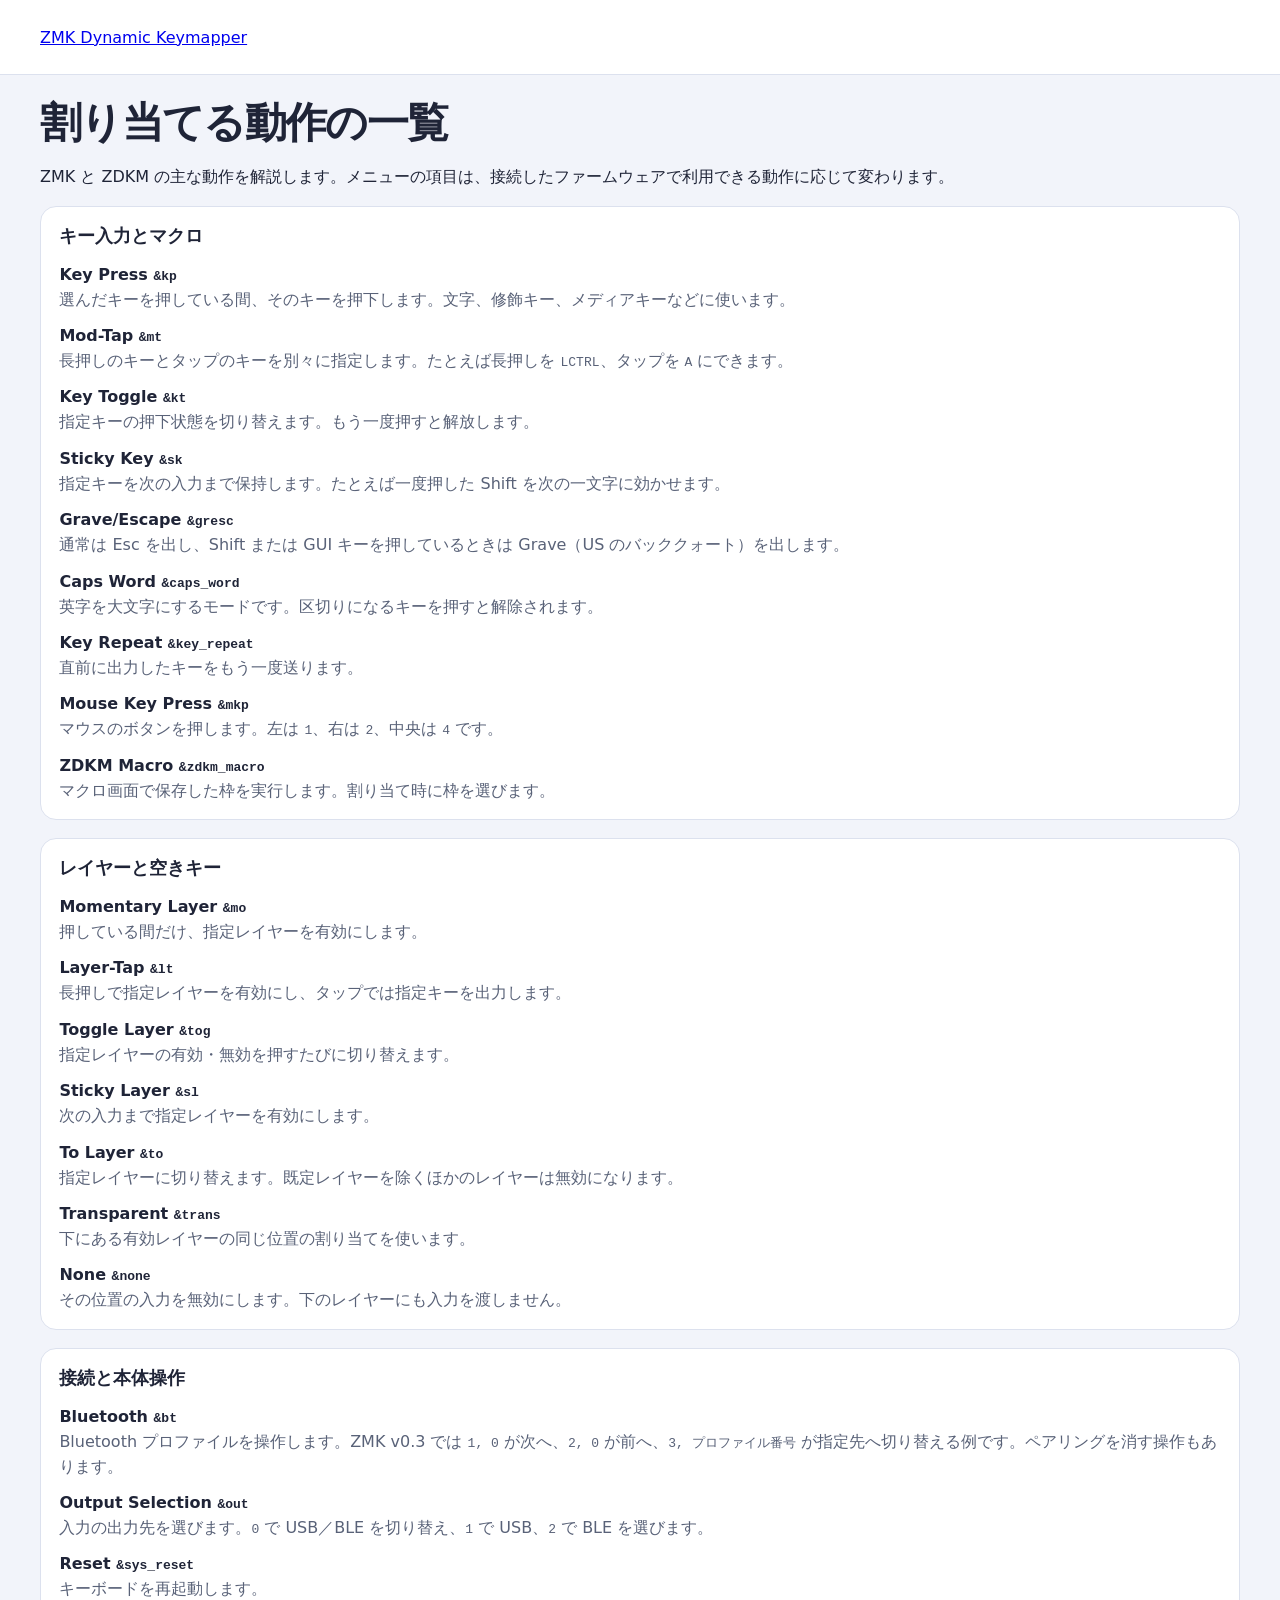
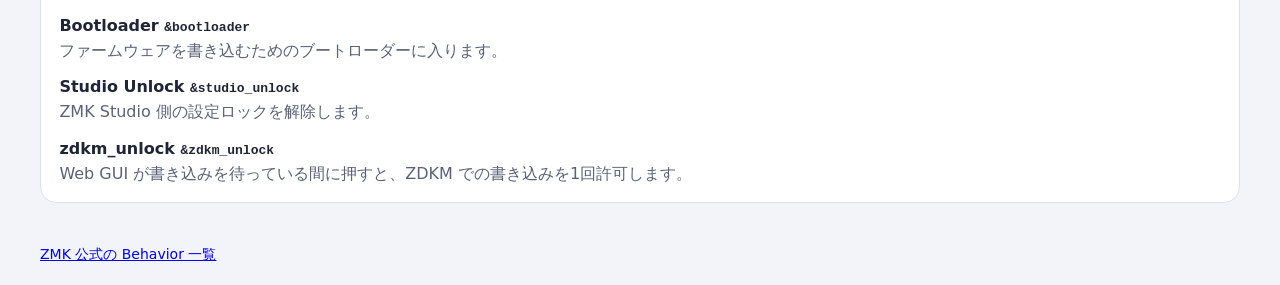
==== docs/behaviors.html @ 5da69850 "update" ====
<!doctype html>
<html lang="ja">
<head>
  <meta charset="utf-8">
  <meta name="viewport" content="width=device-width, initial-scale=1">
  <title>割り当てる動作の一覧 · ZMK Dynamic Keymapper</title>
  <link rel="stylesheet" href="./styles.css?v=layer-editor">
</head>
<body>
  <header class="site-header">
    <div class="header-inner"><a href="./">ZMK Dynamic Keymapper</a></div>
  </header>
  <main class="editor behavior-guide">
    <h1>割り当てる動作の一覧</h1>
    <p>ZMK と ZDKM の主な動作を解説します。メニューの項目は、接続したファームウェアで利用できる動作に応じて変わります。</p>
    <section class="panel" aria-labelledby="key-actions">
      <h2 id="key-actions">キー入力とマクロ</h2>
      <dl>
        <dt>Key Press <code>&amp;kp</code></dt><dd>選んだキーを押している間、そのキーを押下します。文字、修飾キー、メディアキーなどに使います。</dd>
        <dt>Mod-Tap <code>&amp;mt</code></dt><dd>長押しのキーとタップのキーを別々に指定します。たとえば長押しを <code>LCTRL</code>、タップを <code>A</code> にできます。</dd>
        <dt>Key Toggle <code>&amp;kt</code></dt><dd>指定キーの押下状態を切り替えます。もう一度押すと解放します。</dd>
        <dt>Sticky Key <code>&amp;sk</code></dt><dd>指定キーを次の入力まで保持します。たとえば一度押した Shift を次の一文字に効かせます。</dd>
        <dt>Grave/Escape <code>&amp;gresc</code></dt><dd>通常は Esc を出し、Shift または GUI キーを押しているときは Grave（US のバッククォート）を出します。</dd>
        <dt>Caps Word <code>&amp;caps_word</code></dt><dd>英字を大文字にするモードです。区切りになるキーを押すと解除されます。</dd>
        <dt>Key Repeat <code>&amp;key_repeat</code></dt><dd>直前に出力したキーをもう一度送ります。</dd>
        <dt>Mouse Key Press <code>&amp;mkp</code></dt><dd>マウスのボタンを押します。左は <code>1</code>、右は <code>2</code>、中央は <code>4</code> です。</dd>
        <dt>ZDKM Macro <code>&amp;zdkm_macro</code></dt><dd>マクロ画面で保存した枠を実行します。割り当て時に枠を選びます。</dd>
      </dl>
    </section>
    <section class="panel" aria-labelledby="layer-actions">
      <h2 id="layer-actions">レイヤーと空きキー</h2>
      <dl>
        <dt>Momentary Layer <code>&amp;mo</code></dt><dd>押している間だけ、指定レイヤーを有効にします。</dd>
        <dt>Layer-Tap <code>&amp;lt</code></dt><dd>長押しで指定レイヤーを有効にし、タップでは指定キーを出力します。</dd>
        <dt>Toggle Layer <code>&amp;tog</code></dt><dd>指定レイヤーの有効・無効を押すたびに切り替えます。</dd>
        <dt>Sticky Layer <code>&amp;sl</code></dt><dd>次の入力まで指定レイヤーを有効にします。</dd>
        <dt>To Layer <code>&amp;to</code></dt><dd>指定レイヤーに切り替えます。既定レイヤーを除くほかのレイヤーは無効になります。</dd>
        <dt>Transparent <code>&amp;trans</code></dt><dd>下にある有効レイヤーの同じ位置の割り当てを使います。</dd>
        <dt>None <code>&amp;none</code></dt><dd>その位置の入力を無効にします。下のレイヤーにも入力を渡しません。</dd>
      </dl>
    </section>
    <section class="panel" aria-labelledby="system-actions">
      <h2 id="system-actions">接続と本体操作</h2>
      <dl>
        <dt>Bluetooth <code>&amp;bt</code></dt><dd>Bluetooth プロファイルを操作します。ZMK v0.3 では <code>1, 0</code> が次へ、<code>2, 0</code> が前へ、<code>3, プロファイル番号</code> が指定先へ切り替える例です。ペアリングを消す操作もあります。</dd>
        <dt>Output Selection <code>&amp;out</code></dt><dd>入力の出力先を選びます。<code>0</code> で USB／BLE を切り替え、<code>1</code> で USB、<code>2</code> で BLE を選びます。</dd>
        <dt>Reset <code>&amp;sys_reset</code></dt><dd>キーボードを再起動します。</dd>
        <dt>Bootloader <code>&amp;bootloader</code></dt><dd>ファームウェアを書き込むためのブートローダーに入ります。</dd>
        <dt>Studio Unlock <code>&amp;studio_unlock</code></dt><dd>ZMK Studio 側の設定ロックを解除します。</dd>
        <dt>zdkm_unlock <code>&amp;zdkm_unlock</code></dt><dd>Web GUI が書き込みを待っている間に押すと、ZDKM での書き込みを1回許可します。</dd>
      </dl>
    </section>
    <footer><a href="https://zmk.dev/docs/keymaps/behaviors">ZMK 公式の Behavior 一覧</a></footer>
  </main>
</body>
</html>
---- docs/styles.css ----
:root {
  color-scheme: light;
  font-family: system-ui, -apple-system, "Yu Gothic UI", "Hiragino Sans", sans-serif;
  color: #1f2437;
  background: #f2f4fa;
  --muted: #596278;
  --border: #dce1ee;
  --accent: #5636c8;
  --surface: #fff;
}

* { box-sizing: border-box; }
body { margin: 0; }
button, input, select { font: inherit; }
button { cursor: pointer; }
button:disabled { cursor: default; opacity: .48; }
[hidden] { display: none !important; }
:focus-visible { outline: 3px solid #8069f4; outline-offset: 3px; }

.site-header { background: var(--surface); border-bottom: 1px solid var(--border); }
.header-inner, main { width: min(100% - 3rem, 1200px); margin-inline: auto; }
.header-inner, .panel-header, .connection, .form-actions {
  display: flex; align-items: center; justify-content: space-between; gap: 1rem;
}
.header-inner { min-height: 74px; padding-block: .8rem; }
.brand { display: flex; align-items: center; gap: .8rem; }
.brand strong { display: block; font-size: 1rem; }
.brand-icon {
  display: grid; grid-template-columns: 7px 7px; gap: 4px; place-content: center;
  width: 37px; height: 37px; flex: 0 0 37px; background: var(--accent); border-radius: 10px;
}
.brand-icon i { width: 7px; height: 7px; background: #fff; border-radius: 2px; }
.brand-icon i:last-child { opacity: .45; }
.connection { gap: .7rem; }
.connection-state { display: inline-flex; align-items: center; gap: .45rem; color: var(--muted); white-space: nowrap; font-size: .875rem; }
.connection-state::before { content: ""; width: .55rem; height: .55rem; border-radius: 50%; background: #8490a6; }
.connection-state[data-state="online"]::before { background: #09824c; }
.connection-state[data-state="working"]::before { background: #a56512; }
.connection-state[data-state="demo"]::before { background: var(--accent); }

main { padding-block: 1.4rem 1.2rem; }
h1, h2, p { margin: 0; }
h1 { font-size: clamp(1.8rem, 4vw, 2.6rem); letter-spacing: -.04em; line-height: 1.25; }
h2 { font-size: 1.12rem; line-height: 1.45; }
.panel-header p { color: var(--muted); margin-top: .35rem; line-height: 1.6; }
.panel-header p { font-size: .875rem; }
.workspace { display: grid; grid-template-columns: minmax(0, 2.25fr) minmax(284px, 1fr); gap: 1.1rem; align-items: start; }
.editor { min-width: 0; display: grid; gap: 1.1rem; }
#keymap-panel { grid-template-columns: minmax(0, 1fr); }
.panel { background: var(--surface); border: 1px solid var(--border); border-radius: 16px; }
.panel-header { padding: 1.1rem 1.15rem; }
.selection-count { font-size: .875rem; font-weight: 650; white-space: nowrap; color: #4b319e; background: #efebff; border-radius: 8px; padding: .35rem .55rem; }

.keyboard-surface {
  position: relative; min-height: 254px; margin: 0 .8rem .8rem; padding: 1.4rem;
  overflow: auto; border-radius: 12px; background-color: #1c2133;
  background-image: radial-gradient(#343b55 1px, transparent 1px); background-size: 16px 16px;
  display: grid; align-items: center;
}
.keyboard { position: relative; width: 100%; min-width: var(--minimum-width, 0px); margin-inline: auto; }
.physical-key {
  position: absolute; display: grid; place-items: center; padding: 0; border-radius: 7px;
  border: 1px solid #6c7692; color: #f6f5ff; background: #323a53;
  box-shadow: inset 0 -2px 0 #262c43;
  font: 600 .86rem ui-monospace, monospace;
}
.physical-key:enabled:hover { background: #444e71; }
.physical-key[aria-pressed="true"] { background: #7353e8; border-color: #c7b9ff; box-shadow: inset 0 -2px 0 #5237b6; }
.physical-key:disabled { opacity: .65; }
.keyboard[data-preview] .physical-key { opacity: .26; }
.keyboard-placeholder {
  position: absolute; inset: 1rem; pointer-events: none; color: #fff; display: grid;
  place-content: center; text-align: center; gap: .45rem;
}
.keyboard-placeholder strong { font-size: 1.12rem; }
.keyboard-placeholder span { color: #d4d9ec; font-size: .875rem; }

.editor-form { padding: 0 1.15rem 1.15rem; }
.input-grid { display: grid; grid-template-columns: 1fr 1fr 1.4fr; gap: .7rem; }
.editor-form > .input-grid { grid-template-columns: 1fr 1fr; }
.options { margin-top: .95rem; color: var(--muted); font-size: .875rem; }
.options summary { cursor: pointer; padding-block: .35rem; font-weight: 650; }
.options .input-grid { margin-top: .55rem; }
.check-option { display: flex; align-items: center; gap: .45rem; margin-top: .65rem; }
.check-option input { margin: 0; width: 1rem; min-height: 1rem; }
label { display: block; font-size: .875rem; font-weight: 650; margin-bottom: .4rem; }
input, select { color: inherit; width: 100%; min-width: 0; min-height: 42px; border: 1px solid #c8cfe1; padding: .55rem .65rem; background: #fff; border-radius: 8px; }
input:disabled, select:disabled { background: #f4f5fa; color: var(--muted); }
select {
  appearance: none; padding-right: 1.65rem; background-repeat: no-repeat; background-position: right .6rem center;
  background-image: url("data:image/svg+xml,%3Csvg xmlns='http://www.w3.org/2000/svg' width='14' height='14' viewBox='0 0 14 14'%3E%3Cpath d='m3 5 4 4 4-4' fill='none' stroke='%23596278' stroke-width='1.5'/%3E%3C/svg%3E");
}
@supports (appearance: base-select) and selector(::picker(select)) {
  select.detail-select { appearance: base-select; background-image: none; padding: .45rem .65rem; }
  select.detail-select::picker(select) {
    appearance: base-select;
    max-block-size: min(26rem, 65dvh);
    padding: .25rem;
    background: var(--surface);
    color: #1f2437;
    border: 1px solid #c8cfe1;
    border-radius: 10px;
    box-shadow: 0 8px 24px #22263c2b;
  }
  .detail-select option { padding: .4rem .55rem; border-radius: 6px; }
  .detail-select option:is(:hover, :focus-visible, :checked) { background: #f1edff; }
  .detail-select option::checkmark { order: 1; margin-inline-start: auto; color: var(--accent); }
  .option-copy { display: grid; gap: .1rem; line-height: 1.3; white-space: normal; }
  .option-copy small { font-size: .78em; color: var(--muted); }
}
.form-actions { justify-content: flex-start; flex-wrap: wrap; margin-top: 1rem; }
.primary, .secondary, .danger { padding: .55rem .8rem; min-height: 40px; border: 1px solid transparent; border-radius: 8px; font-size: .875rem; font-weight: 700; white-space: nowrap; }
.primary { color: #fff; background: var(--accent); }
.primary:enabled:hover { background: #4328a8; }
.secondary { background: #fff; border-color: #d3daeb; color: #353e58; }
.secondary:enabled:hover { background: #f0edfd; color: #4328a8; }
.danger { color: #a42343; border-color: #ebc2cc; background: #fff4f7; }
.danger:enabled:hover { background: #fbe1e8; }
.compact { min-height: 34px; padding: .35rem .55rem; }
.saved-panel { min-height: 214px; }
.saved-panel .panel-header { align-items: flex-start; gap: .55rem; }
.list-empty {
  margin: 0 1rem 1rem; color: var(--muted); background: #f6f7fc; border: 1px dashed #d6dced;
  border-radius: 10px; padding: .95rem; line-height: 1.55; font-size: .9rem;
}
.combo-list { display: grid; gap: .5rem; padding: 0 1rem; margin: 0 0 1rem; list-style: none; }
.combo-list:empty { display: none; }
.combo-row {
  display: flex; align-items: center; justify-content: space-between; gap: .45rem; padding: .55rem;
  border: 1px solid var(--border); border-radius: 8px;
}
.combo-row[data-selected="true"] { border-color: #a48df5; background: #f7f4ff; }
.combo-description { display: grid; gap: .12rem; min-width: 0; }
.combo-description span { color: var(--muted); font-size: .8rem; }
.row-actions { display: flex; gap: .35rem; }
.recovery { margin: 1rem; font-size: .9rem; line-height: 1.55; }
.recovery button { margin-top: .55rem; }
.notice { margin-bottom: 1rem; padding: .75rem 1rem; color: #352486; background: #eeebff; border: 1px solid #d5c9ff; border-radius: 9px; line-height: 1.5; }
.notice[data-kind="error"] { color: #8f1837; background: #fff0f4; border-color: #f2c7d2; }
footer { margin-top: 1.4rem; font-size: .875rem; color: var(--muted); line-height: 1.6; }
.editor-nav, .layer-picker, .layout-picker, .extra-key-palette, .palette-targets { display: flex; flex-wrap: wrap; gap: .4rem; }
.editor-nav { margin-bottom: 1rem; }
.editor-nav button[aria-pressed="true"], .layer-picker button[aria-pressed="true"],
.layout-picker button[aria-pressed="true"], .palette-key[aria-pressed="true"], .palette-targets button[aria-pressed="true"] {
  background: #eeebff; border-color: #ae9bf8; color: #4328a8;
}
.layer-picker { padding: 0 1.15rem .85rem; }
.rename-layer-form {
  display: flex; align-items: flex-start; flex-wrap: wrap; gap: .55rem;
  margin: 0 1.15rem .85rem; padding: .75rem; border-radius: 9px; background: #f6f7fc;
}
.rename-layer-form > div { flex: 0 1 16rem; }
.rename-layer-form > button { margin-top: 1.65rem; }
.field-hint { display: block; margin-top: .4rem; font-size: .78rem; color: var(--muted); }
.palette-targets { align-items: center; padding-bottom: .55rem; }
.palette-targets > span { margin-right: .2rem; color: var(--muted); font-size: .8rem; }
.layout-picker { flex-shrink: 0; }
.palette-surface { overflow: auto; padding: .5rem; background: #f2f4fa; border-radius: 11px; }
.full-size-palette {
  display: grid; grid-template-columns: 15fr 3fr 4fr; gap: .55rem; min-width: 950px;
}
.palette-block {
  display: grid; grid-template-columns: repeat(var(--columns), minmax(0, 1fr));
  grid-template-rows: 39px repeat(5, 44px);
}
.palette-key {
  min-width: 0; min-height: 0; display: flex; align-items: center; justify-content: center;
  flex-direction: column; gap: 2px; padding: 2px 3px; line-height: 1.08;
  box-shadow: inset 0 -2px 0 #e0e4ef;
}
.palette-block .palette-key { margin: 2px; }
.palette-block .palette-key[data-row="1"] { margin-bottom: 5px; }
.palette-key :is(.keycap-legend, .keycap-code) { white-space: normal; overflow-wrap: anywhere; }
.palette-key[data-jis-enter] {
  clip-path: polygon(0 0, 100% 0, 100% 100%, 16.7% 100%, 16.7% 50%, 0 50%);
}
.palette-key[data-jis-enter]:focus-visible { outline-offset: -4px; }
.keycap-legend, .keycap-code { display: block; max-width: 100%; overflow: hidden; text-overflow: ellipsis; white-space: nowrap; }
.keycap-legend { font-size: .74rem; }
.keycap-legend sup { font-size: .62rem; color: var(--muted); }
.keycap-code { font: 600 .54rem/1.12 ui-monospace, monospace; color: var(--muted); }
.extra-key-palette { margin-block: .7rem 1rem; }
.extra-key-palette .palette-key { min-height: 36px; min-width: 42px; padding-inline: .4rem; }
.map-fields, .parameter-fields { display: flex; flex-wrap: wrap; align-items: start; gap: .7rem; }
.map-fields > div:first-child, .parameter-fields > div { min-width: min(100%, 10rem); }
.map-fields > div:first-child { width: min(100%, 24rem); }
.map-fields .key-parameter { width: min(100%, 12rem); }
.key-parameter input { min-height: 35px; margin-bottom: .4rem; font-size: .8rem; }
#map-keyboard .physical-key { overflow: hidden; display: flex; flex-direction: column; align-items: center; justify-content: center; gap: 2px; padding-inline: 2px; }
#map-keyboard .keycap-legend { font-size: clamp(.55rem, 1.25vw, .8rem); }
#map-keyboard .keycap-code, #map-keyboard .keycap-legend sup { color: #e1ddf8; }
.macro-toolbar { display: flex; flex-wrap: wrap; align-items: end; gap: .7rem; }
.macro-toolbar select { min-width: 9rem; }
#macro-capacity { margin-bottom: .9rem; }
#macro-status { margin-inline: 0; }
.macro-steps { display: grid; gap: .5rem; margin: 0; padding-inline-start: 1.75rem; }
.macro-step::marker { color: var(--muted); font-variant-numeric: tabular-nums; }
.macro-step > div {
  display: grid; grid-template-columns: minmax(7rem, 1fr) minmax(7rem, 2fr) auto;
  align-items: center; gap: .4rem; max-width: 40rem;
}
.macro-step .row-actions { justify-self: end; }
.behavior-guide .panel { padding: 1rem 1.15rem; }
.behavior-guide dl { margin-bottom: 0; }
.behavior-guide dt { font-weight: 700; }
.behavior-guide dd { margin: .25rem 0 .85rem; color: var(--muted); line-height: 1.55; }
.behavior-guide dd:last-child { margin-bottom: 0; }
dialog { border: 1px solid var(--border); border-radius: 14px; padding: 1.25rem; max-width: min(90vw, 420px); color: inherit; }
dialog p { margin-top: .6rem; color: var(--muted); }
dialog::backdrop { background: #14182ba8; }

@media (max-width: 860px) {
  .workspace { grid-template-columns: 1fr; }
}
@media (max-width: 520px) {
  .header-inner, main { width: calc(100% - 1.25rem); }
  .header-inner, .connection { gap: .45rem; }
  .brand { gap: .45rem; }
  .brand strong { font-size: .84rem; }
  .connection { flex-wrap: wrap; justify-content: flex-end; }
  .connection-state { font-size: .76rem; }
  .header-inner button { font-size: .78rem; padding-inline: .55rem; }
  .keyboard-surface { padding-inline: .8rem; }
  .input-grid { grid-template-columns: 1fr 1fr; }
  .options .input-grid > :last-child { grid-column: span 2; }
  .macro-step > div { grid-template-columns: 1fr 1fr; padding-bottom: .5rem; }
  .macro-step .row-actions { grid-column: 1 / -1; }
  .rename-layer-form > div { flex-basis: 100%; }
  .rename-layer-form > button { margin-top: 0; }
}
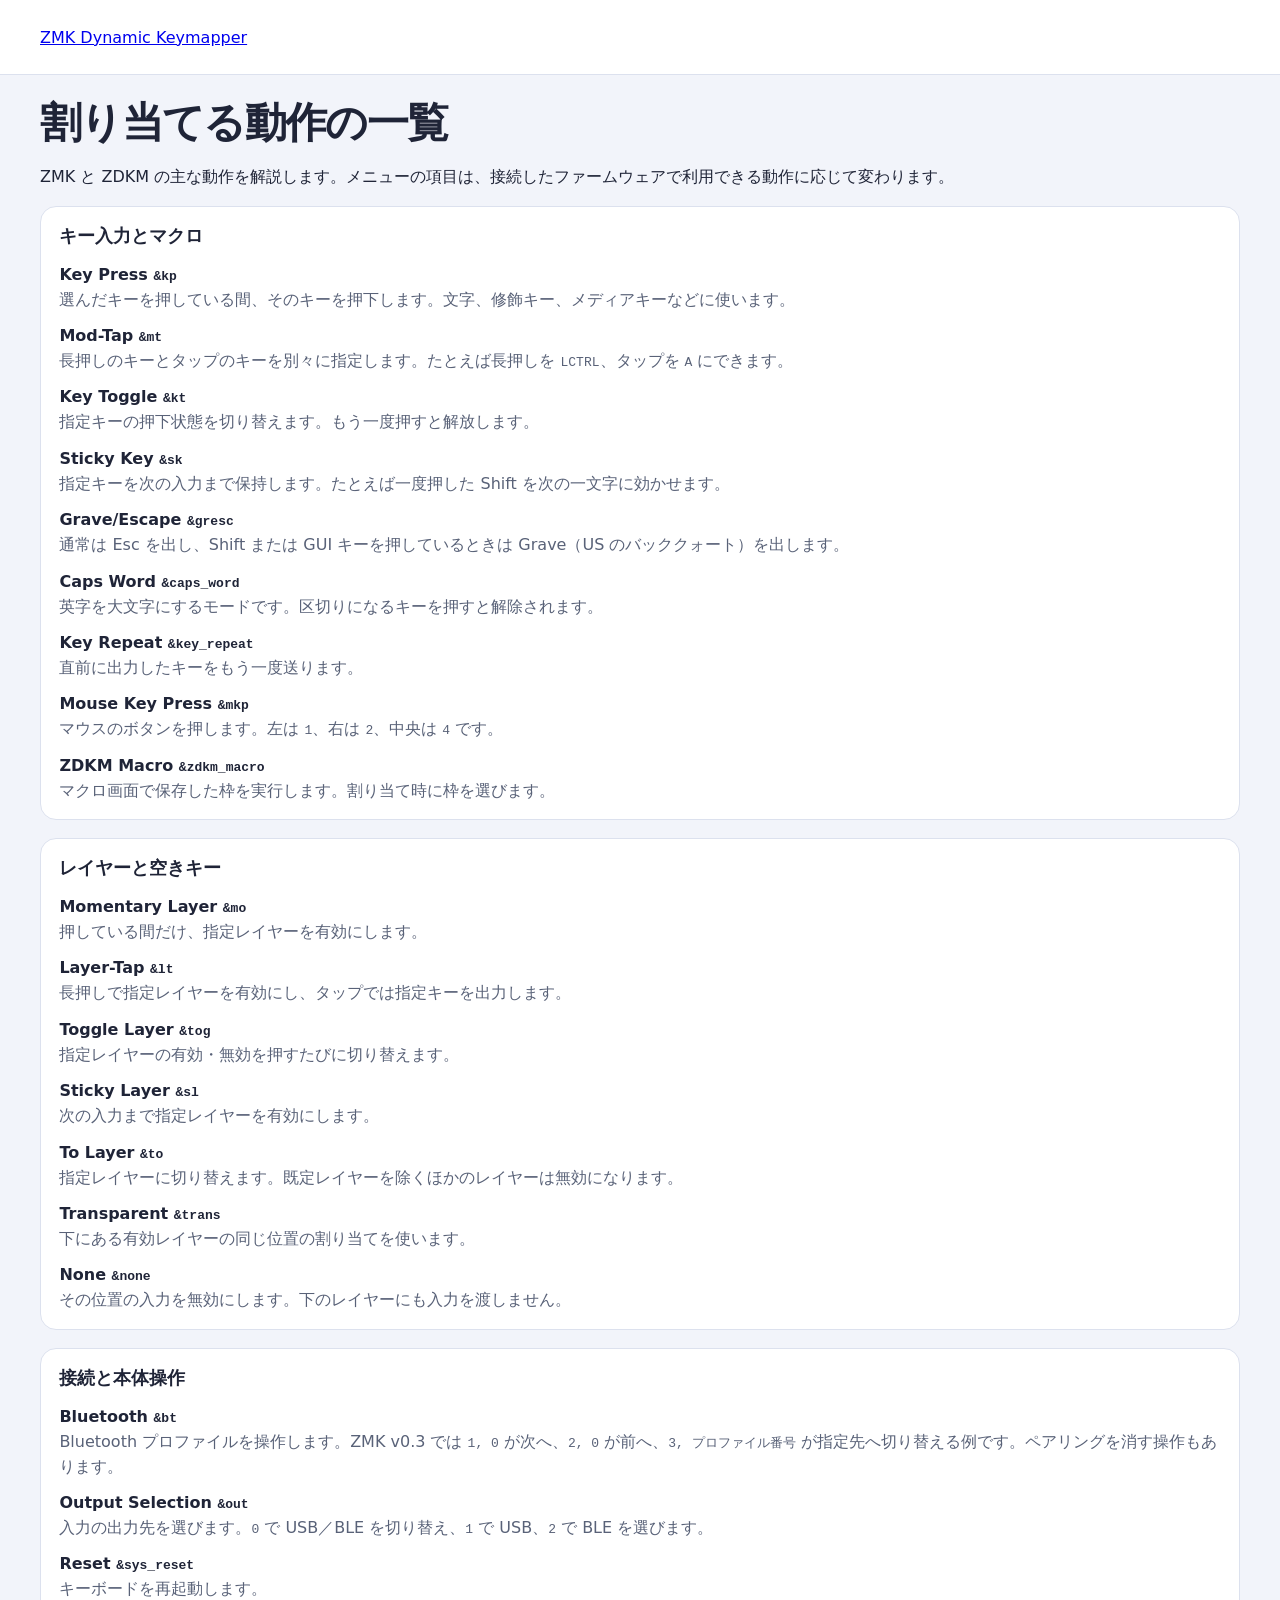
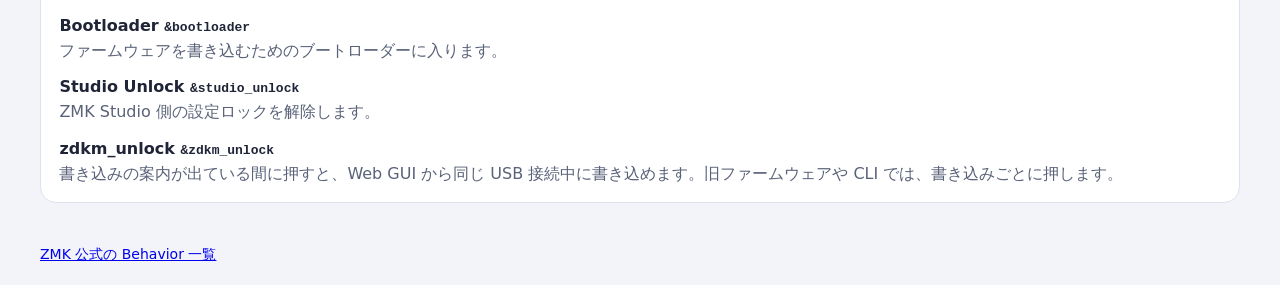
==== commit 4fb21891: "update" ====
--- a/docs/behaviors.html
+++ b/docs/behaviors.html
@@ -47,7 +47,7 @@
         <dt>Reset <code>&amp;sys_reset</code></dt><dd>キーボードを再起動します。</dd>
         <dt>Bootloader <code>&amp;bootloader</code></dt><dd>ファームウェアを書き込むためのブートローダーに入ります。</dd>
         <dt>Studio Unlock <code>&amp;studio_unlock</code></dt><dd>ZMK Studio 側の設定ロックを解除します。</dd>
-        <dt>zdkm_unlock <code>&amp;zdkm_unlock</code></dt><dd>Web GUI が書き込みを待っている間に押すと、ZDKM での書き込みを1回許可します。</dd>
+        <dt>zdkm_unlock <code>&amp;zdkm_unlock</code></dt><dd>書き込みの案内が出ている間に押すと、Web GUI から同じ USB 接続中に書き込めます。旧ファームウェアや CLI では、書き込みごとに押します。</dd>
       </dl>
     </section>
     <footer><a href="https://zmk.dev/docs/keymaps/behaviors">ZMK 公式の Behavior 一覧</a></footer>
